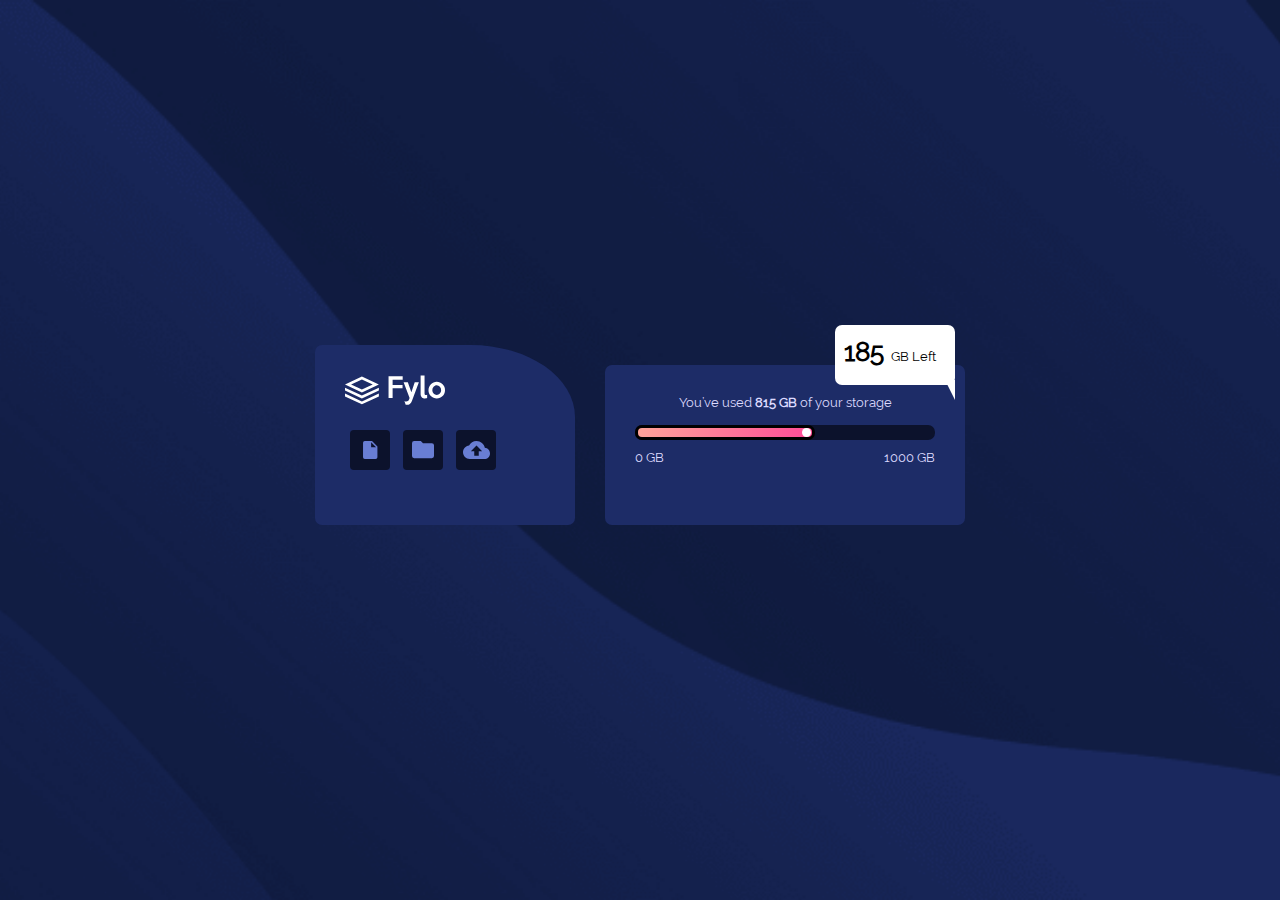
==== challenge-2/index.html @ d920a431 "add second challenge" ====
<!DOCTYPE html>
<html lang="en">
<head>
  <meta charset="UTF-8">
  <meta name="viewport" content="width=device-width, initial-scale=1.0"> <!-- displays site properly based on user's device -->

  <link rel="icon" type="image/png" sizes="32x32" href="./images/favicon-32x32.png">
  <link rel="stylesheet" href="styles.css">  
  <title>Frontend Mentor | Fylo data storage component</title>

  <!-- Feel free to remove these styles or customise in your own stylesheet 👍 -->
  <style>
    .attribution { font-size: 11px; text-align: center; }
    .attribution a { color: hsl(228, 45%, 44%); }
  </style>
</head>
<body>
  <div class="container">
    <div id="first" class="cell" >
      <img src="images/logo.svg" style="width:50%;display: block;">
      <div class="icon">
        <img class="im" src="images/icon-document.svg">
      </div>
      <div class="icon">
        <img class="im" src="images/icon-folder.svg">
      </div>
      <div class="icon">
        <img class="im" src="images/icon-upload.svg">
      </div>
    </div>
    <div class="cell" id="second" >
      <span> You’ve used <b>815 GB</b> of your storage </span>
      <div class="progress-bar-container">
        <div class="progress-bar">
          <div class="circle">

          </div>
        </div>
      </div>
      <span style="float: left;"> 0 GB   </span>
      <span style="float: right;">1000 GB</span>
      <div class="anchor">
        <span class="info">185 </span>
        <span class="info2"> GB Left </span> 
        <div class="triangle">

        </div>
      </div>
    </div>
  </div>
 

</body>
</html>
---- challenge-2/styles.css ----
@font-face {
    font-family: mainFont;
    src: url(./fonts/Raleway-Regular.ttf);
}

.container{
    display: flex;
    justify-content: center;
    align-items: flex-end;
    height: 60%;
}

html,body{
    height: 100%;
    margin: 0;
    font-family: mainFont;
    font-size: 13px;
}

body{
    background-image: url("images/bg-desktop.png");
    background-size:cover;
    background-repeat: no-repeat;
    background-position: bottom;
}

.cell{
    position: relative;
    color: hsl(243, 100%, 93%);
    background-color:  hsl(228, 56%, 26%);
    height : 90px;
    margin: 15px;
    padding : 30px 30px 40px 30px;
    border-radius: 7px;
}

.progress-bar-container{
    background-color: hsl(229, 57%, 11%);
    width: 100%;
    border-radius: 7px 7px 7px 7px;
    height : 15px;
    margin : 15px 0 10px 0;
}

.progress-bar{
    background: linear-gradient(90deg, hsl(6, 100%, 80%) , hsl(335, 100%, 65%));
    height: 15px;
    border : solid black;
    box-sizing: border-box;
    border-radius: 7px 7px 7px 7px;
    position: relative;
    z-index: 2;
    width: 60%;
    animation-name: loading;
   animation-duration: 4s;
   animation-iteration-count: 1;
}

@keyframes loading {
    from {width: 0%;}
    to {width: 60%;}
  }

.circle{
    border-radius: 50%;
    background-color: white;
    position: absolute;
    right: 1px;
    height: 9px;
    width: 9px;
    z-index:1;
}

.anchor{
    position: absolute;
    height: 60px;
    width: 120px;
    border-radius: 7px;
    top: -40px;
    right: 10px;
    background:white;
    color: black;
    text-align: center;
}

.info{
    font-size: 26px;
    font-weight: bolder;
    position: relative;
    top: 20%;
}

.info2{
    position: relative;
    top: 20%;
}

.triangle{
    width: 0;
    height: 0;
    float: right;
    border-left: 10px solid transparent;
    top:55px;
    position: relative;
    border-top: 20px solid white;
}

#first{
    height:110px;
    width: 200px;
    border-top-right-radius: 40%;
}

.icon{
    margin:25px 5px 5px;
    display: inline-block;
    padding: 5px;
    width:30px;
    height: 30px;
    border-radius: 4px;
    background-color: hsl(229, 57%, 11%);
    text-align: center;
    cursor: pointer;
    vertical-align: middle;
}

.im{
    height: 60%;
    padding-top: 20%;
    vertical-align: middle;
}

#second{
    text-align: center;
    width:300px;
}

@media only screen and (max-width: 700px) {
    .container{
        flex-direction: column;
        height: 100%;
    }
    
    #first{
        width: 70%;
        margin: auto;
        margin-bottom: 10px;
    }
    #second{
        width: 70%;
        margin: auto;
        margin-top: 0px;
    }

    .triangle{
        display: none;
    }

    .anchor{
        right:30%;
        top: 80%;
    }

    body{
        background-image: url("./images/bg-mobile.png");
    }
}
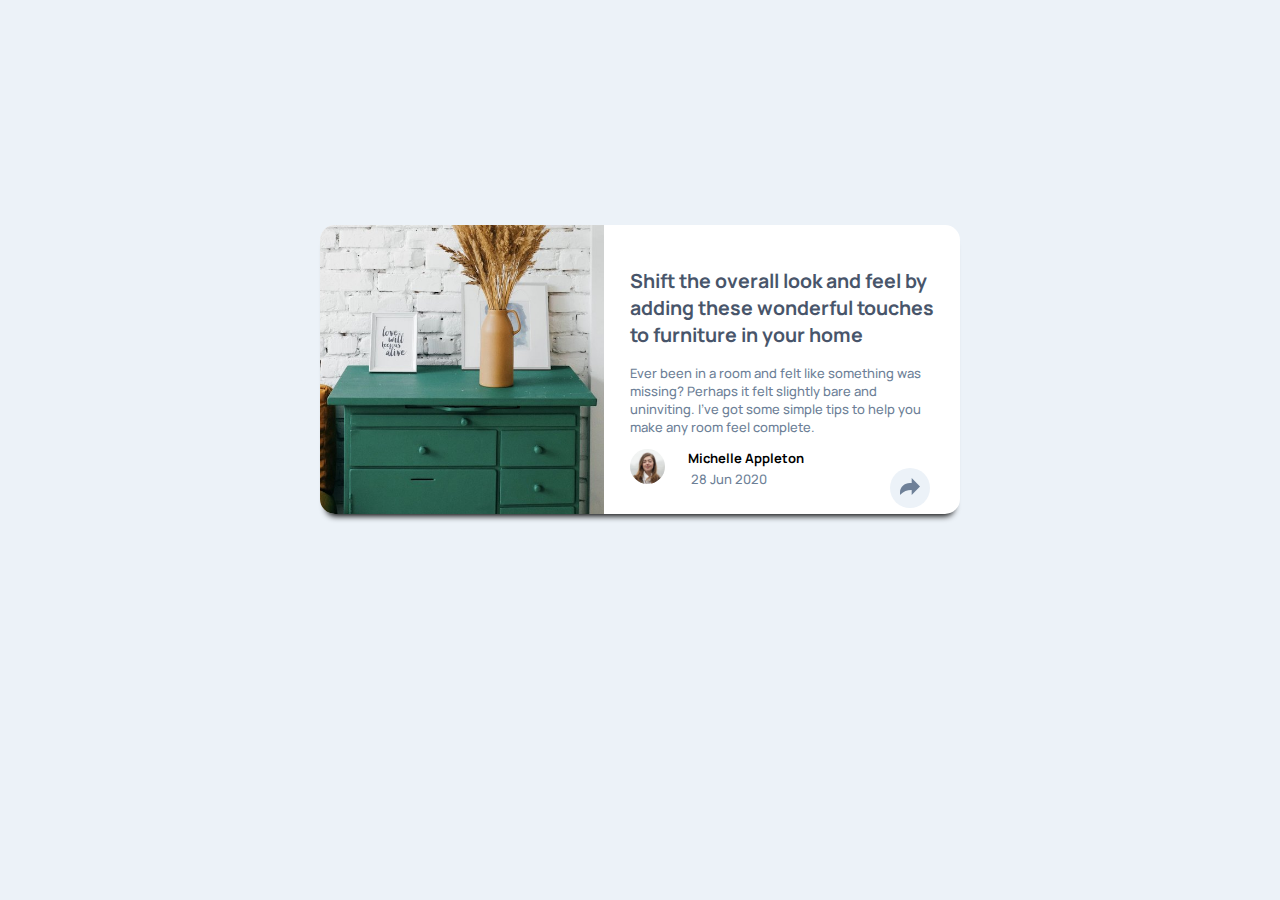
==== commit fb395ff5: "change depolyed challenge" ====
--- a/challenge-2/index.html
+++ b/challenge-2/index.html
@@ -5,50 +5,61 @@
   <meta name="viewport" content="width=device-width, initial-scale=1.0"> <!-- displays site properly based on user's device -->
 
   <link rel="icon" type="image/png" sizes="32x32" href="./images/favicon-32x32.png">
-  <link rel="stylesheet" href="styles.css">  
-  <title>Frontend Mentor | Fylo data storage component</title>
-
+  <link rel="stylesheet" href="./styles.css">
+  <title>Frontend Mentor | Article preview component</title>
+  <script>
+	let share = false;
+	function toggleShare(){
+		
+		if(!share){
+			share = true;
+			document.getElementById("shareDiv").style.backgroundColor = "hsl(217, 19%, 35%)";
+			document.getElementById("modal").style.visibility = "visible";
+			document.getElementById("triangle-down").style.display = "block";
+			document.getElementById('modal').className ='modal-animation';
+			document.getElementById('triangle-down').className ='modal-animation2';
+		}else{
+			share = false;
+			document.getElementById("shareDiv").style.backgroundColor = "hsl(210, 46%, 95%)";
+			document.getElementById("modal").style.visibility = "hidden";
+			document.getElementById("modal").classList.remove("modal-animation");
+			document.getElementById("triangle-down").style.display = "none";
+		}
+	}
+  </script>
   <!-- Feel free to remove these styles or customise in your own stylesheet 👍 -->
-  <style>
-    .attribution { font-size: 11px; text-align: center; }
-    .attribution a { color: hsl(228, 45%, 44%); }
-  </style>
 </head>
 <body>
-  <div class="container">
-    <div id="first" class="cell" >
-      <img src="images/logo.svg" style="width:50%;display: block;">
-      <div class="icon">
-        <img class="im" src="images/icon-document.svg">
-      </div>
-      <div class="icon">
-        <img class="im" src="images/icon-folder.svg">
-      </div>
-      <div class="icon">
-        <img class="im" src="images/icon-upload.svg">
-      </div>
-    </div>
-    <div class="cell" id="second" >
-      <span> You’ve used <b>815 GB</b> of your storage </span>
-      <div class="progress-bar-container">
-        <div class="progress-bar">
-          <div class="circle">
+	<div class="container">
+		<div id="drawer"> </div>
+	
+	<div id="details">
+		<h2 style="color: hsl(217, 19%, 35%)">
+			Shift the overall look and feel by adding these wonderful 
+			touches to furniture in your home
+		</h2>
+		<p style="color: hsl(214, 17%, 51%); font-family: myFirstFont;">
+			Ever been in a room and felt like something was missing? Perhaps 
+			it felt slightly bare and uninviting. I’ve got some simple tips 
+			to help you make any room feel complete.
+		</p>
+		<div>
+			<img src = "./images/avatar-michelle.jpg" alt="avatar-image" style= "width:35px;border-radius:50%; ">
+			<p id="name"> Michelle Appleton </p>
+			<p style = "display: inline-block;margin:0px; font-family: myFirstFont; text-indent: -10.5em;color: hsl(214,17%,51%)"> 28 Jun 2020 </p>
+		</div>
 
-          </div>
-        </div>
-      </div>
-      <span style="float: left;"> 0 GB   </span>
-      <span style="float: right;">1000 GB</span>
-      <div class="anchor">
-        <span class="info">185 </span>
-        <span class="info2"> GB Left </span> 
-        <div class="triangle">
-
-        </div>
-      </div>
-    </div>
+	</div>
+		<div id="modal" > 
+			<p id="logo"> S H A R E </p>
+			<img class="icon" alt="facebook" src="images/icon-facebook.svg">
+			<img class="icon" alt="twitter" src="images/icon-twitter.svg">
+			<img class="icon" alt="pinterest"src="images/icon-pinterest.svg">
+		</div>
+		<div id="triangle-down"></div>
+		<div id = "shareDiv"  onclick="toggleShare()">
+			<img id="profile" src="images/icon-share.svg" alt="share" style="width:20px;margin:10px;">
+		</div>
   </div>
- 
-
 </body>
 </html>--- a/challenge-2/styles.css
+++ b/challenge-2/styles.css
@@ -1,167 +1,178 @@
-@font-face {
-    font-family: mainFont;
-    src: url(./fonts/Raleway-Regular.ttf);
-}
+	@font-face {
+		font-family: myFirstFont;
+		src: url(./static/Manrope-Medium.ttf);
+	}
+	
+	@font-face {
+		font-family: mySecondFont;
+		src: url(./static/Manrope-Bold.ttf);
+	}
+  
+    .attribution { font-size: 11px; text-align: center; }
+    .attribution a { color: hsl(228, 45%, 44%); }
+	
+	body{
+		background-color:  hsl(210, 46%, 95%);
+		font-size: 13px;
+		font-family: myFirstFont;
+	}
+    
+    #drawer{
+        display:table-cell;
+        width:40%;
+        height:100%;
+        background-image: url('images/drawers.jpg');
+        border-radius:15px 0 0 15px;
+        background-size: cover;
+        background-position: center;
+    }
 
-.container{
-    display: flex;
-    justify-content: center;
-    align-items: flex-end;
-    height: 60%;
-}
-
-html,body{
-    height: 100%;
-    margin: 0;
-    font-family: mainFont;
-    font-size: 13px;
-}
-
-body{
-    background-image: url("images/bg-desktop.png");
-    background-size:cover;
-    background-repeat: no-repeat;
-    background-position: bottom;
-}
-
-.cell{
-    position: relative;
-    color: hsl(243, 100%, 93%);
-    background-color:  hsl(228, 56%, 26%);
-    height : 90px;
-    margin: 15px;
-    padding : 30px 30px 40px 30px;
-    border-radius: 7px;
-}
-
-.progress-bar-container{
-    background-color: hsl(229, 57%, 11%);
-    width: 100%;
-    border-radius: 7px 7px 7px 7px;
-    height : 15px;
-    margin : 15px 0 10px 0;
-}
-
-.progress-bar{
-    background: linear-gradient(90deg, hsl(6, 100%, 80%) , hsl(335, 100%, 65%));
-    height: 15px;
-    border : solid black;
-    box-sizing: border-box;
-    border-radius: 7px 7px 7px 7px;
-    position: relative;
-    z-index: 2;
-    width: 60%;
-    animation-name: loading;
-   animation-duration: 4s;
-   animation-iteration-count: 1;
-}
-
-@keyframes loading {
-    from {width: 0%;}
-    to {width: 60%;}
-  }
-
-.circle{
-    border-radius: 50%;
-    background-color: white;
-    position: absolute;
-    right: 1px;
-    height: 9px;
-    width: 9px;
-    z-index:1;
-}
-
-.anchor{
-    position: absolute;
-    height: 60px;
-    width: 120px;
-    border-radius: 7px;
-    top: -40px;
-    right: 10px;
-    background:white;
-    color: black;
-    text-align: center;
-}
-
-.info{
-    font-size: 26px;
-    font-weight: bolder;
-    position: relative;
-    top: 20%;
-}
-
-.info2{
-    position: relative;
-    top: 20%;
-}
-
-.triangle{
-    width: 0;
-    height: 0;
-    float: right;
-    border-left: 10px solid transparent;
-    top:55px;
-    position: relative;
-    border-top: 20px solid white;
-}
-
-#first{
-    height:110px;
-    width: 200px;
-    border-top-right-radius: 40%;
-}
-
-.icon{
-    margin:25px 5px 5px;
-    display: inline-block;
-    padding: 5px;
-    width:30px;
-    height: 30px;
-    border-radius: 4px;
-    background-color: hsl(229, 57%, 11%);
-    text-align: center;
-    cursor: pointer;
-    vertical-align: middle;
-}
-
-.im{
-    height: 60%;
-    padding-top: 20%;
-    vertical-align: middle;
-}
-
-#second{
-    text-align: center;
-    width:300px;
-}
-
-@media only screen and (max-width: 700px) {
-    .container{
-        flex-direction: column;
-        height: 100%;
+	.container{
+        box-shadow: 0 8px 6px -6px black;
+		border-radius : 15px;
+		height: auto;
+		width : 50%;
+		display : inline-block;
+		background-color : white;
+		position : absolute;
+		top:25%;
+		left:25%;
+	}
+	
+	.icon {
+		margin: 3px;
+		margin-left:12px;
+		text-align:center;
+		cursor: pointer;
+	}
+    #modal{
+        display:flex;
+        visibility: hidden;
+        position: absolute;
+        right: -80px;
+        bottom:70px;
+        background-color:hsl(217, 19%, 35%);
+        height:25px;
+        padding:10px;
+        border-radius:10px;
+        width:200px;
+        display:flex;
+        align-items:center;
     }
     
-    #first{
-        width: 70%;
-        margin: auto;
-        margin-bottom: 10px;
-    }
-    #second{
-        width: 70%;
-        margin: auto;
-        margin-top: 0px;
+	#triangle-down {
+		position:absolute;
+        bottom:50px;
+        display:none;
+		right: 42px;
+		width: 0;
+		height: 0;
+		border-left: 10px solid transparent;
+		border-right: 10px solid transparent;
+		border-top: 20px solid hsl(217, 19%, 35%);
+	}
+    
+    
+    #details{
+        display:table-cell;
+        width:50%;
+        vertical-align:top;
+        font-family: mySecondFont;
+        padding:4%;
     }
 
-    .triangle{
-        display: none;
+    #logo{
+        vertical-align:super;
+        margin:auto;
+        cursor:pointer;
+        color:white;
+    }
+    #shareDiv{
+        position: absolute;
+        bottom: 6px;
+        right : 30px;
+        background-color: hsl(210, 46%, 95%);
+        border-radius:50%;
+        height:40px;
+        width:40px;
+        cursor:pointer;
     }
 
-    .anchor{
-        right:30%;
-        top: 80%;
+    #name{
+        display: inline-block;
+        margin:0px 20px 0px;
+        vertical-align:top; 
     }
 
-    body{
-        background-image: url("./images/bg-mobile.png");
+    
+    .modal-animation{
+        animation-name: cssAnimation;
+        animation-duration:3s;
+        animation-iteration-count: 1;
+        animation-timing-function: ease;
+        animation-fill-mode: forwards;
     }
-}+
+    .modal-animation2{
+        animation-name: cssAnimation2;
+        animation-duration:3s;
+        animation-iteration-count: 1;
+        animation-timing-function: ease;
+        animation-fill-mode: forwards;
+    }
+
+    @keyframes cssAnimation {
+        from {
+          opacity: 0;
+        }
+        to {
+          opacity: 1;
+        }
+      }
+
+    
+      @keyframes cssAnimation2 {
+        from {
+          opacity: 0;
+        }
+        to {
+          opacity: 1;
+        }
+      }
+
+
+
+	@media only screen and (max-width: 800px) {
+		#drawer{
+            display: block;
+            width : 100%;
+            height: 250px;
+            border-radius:15px 15px 0 0;
+        }
+        
+        .container{
+            width:80%;
+            margin:auto;
+            left: 10%;
+            padding-bottom: 0px;
+        }
+
+        #modal{
+            
+            position: relative;
+            width:100%;
+            right: 0;
+            bottom: 0;
+            padding: 10px 0 10px 0;
+            border-radius: 0 0 15px 15px;
+        }
+        
+        #logo{
+            margin: 20px;
+        }
+
+
+        #triangle-down {
+            visibility: hidden;
+        }
+	}
